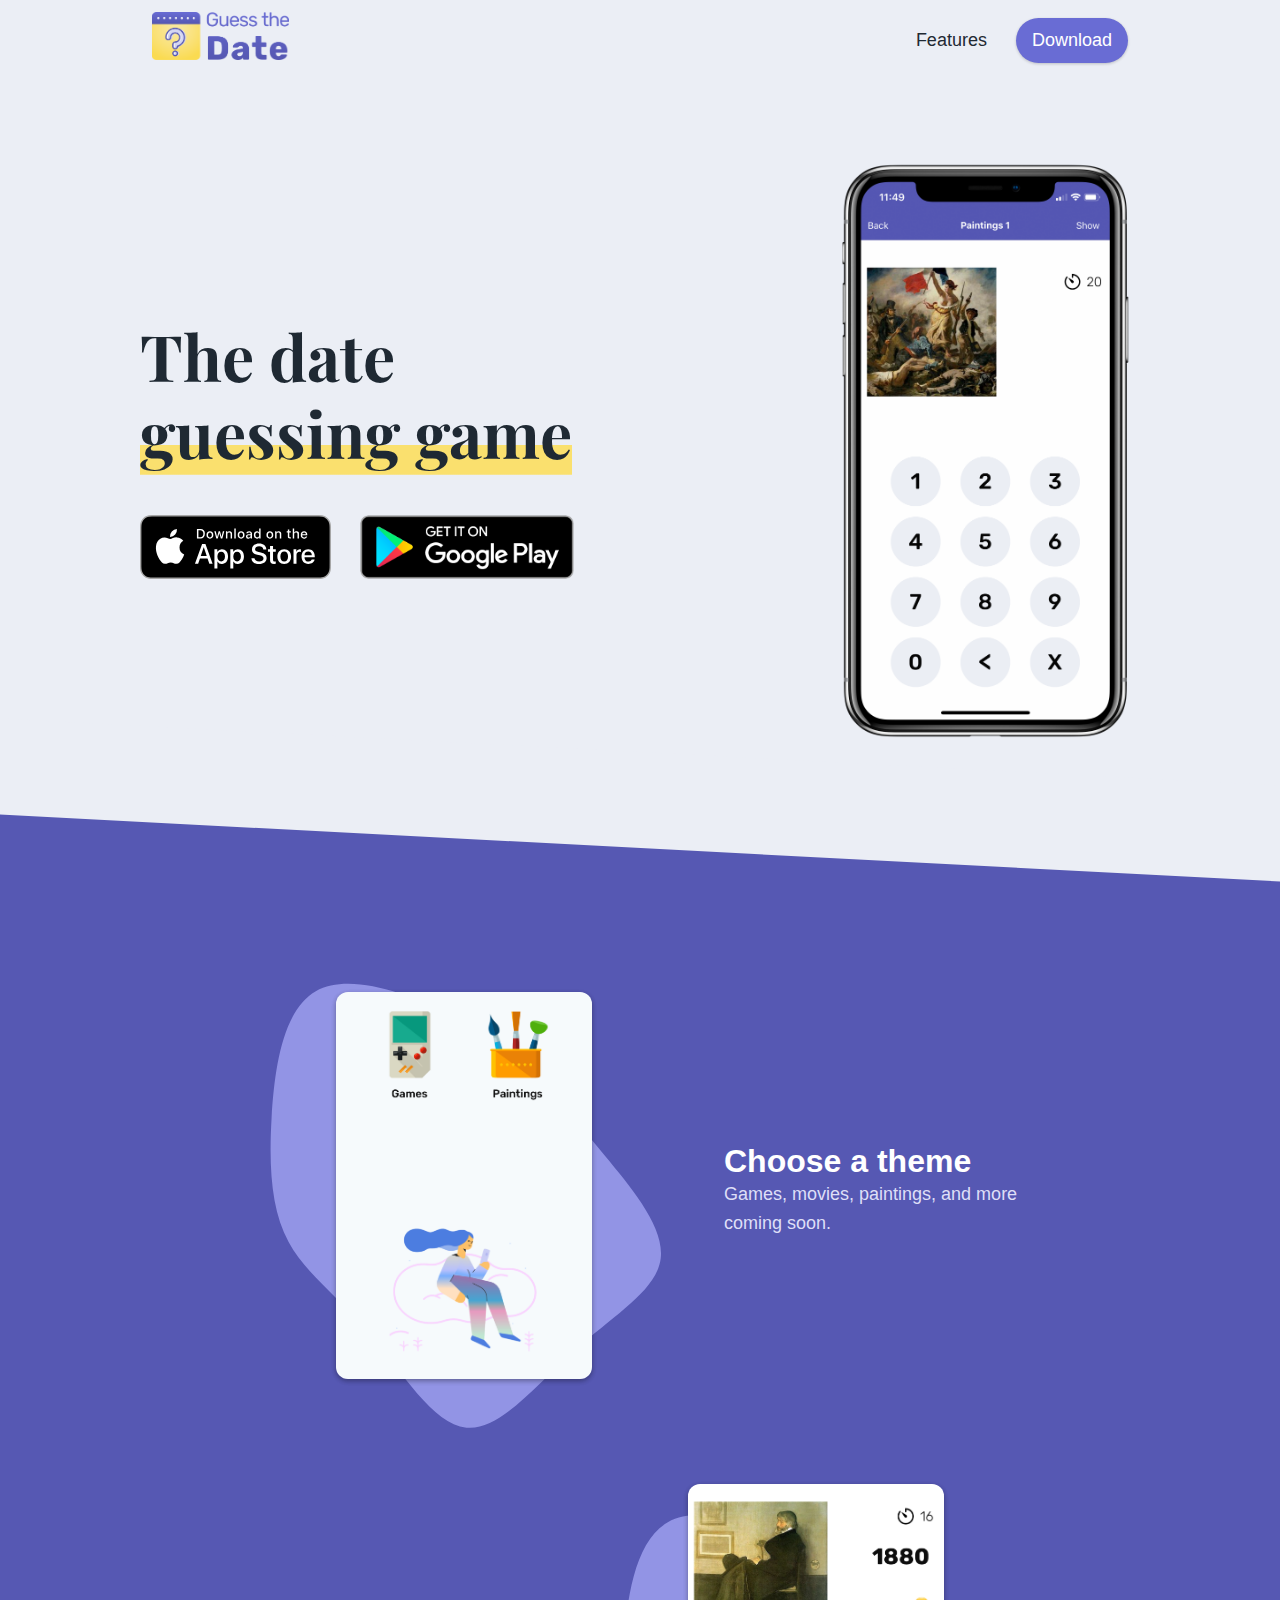
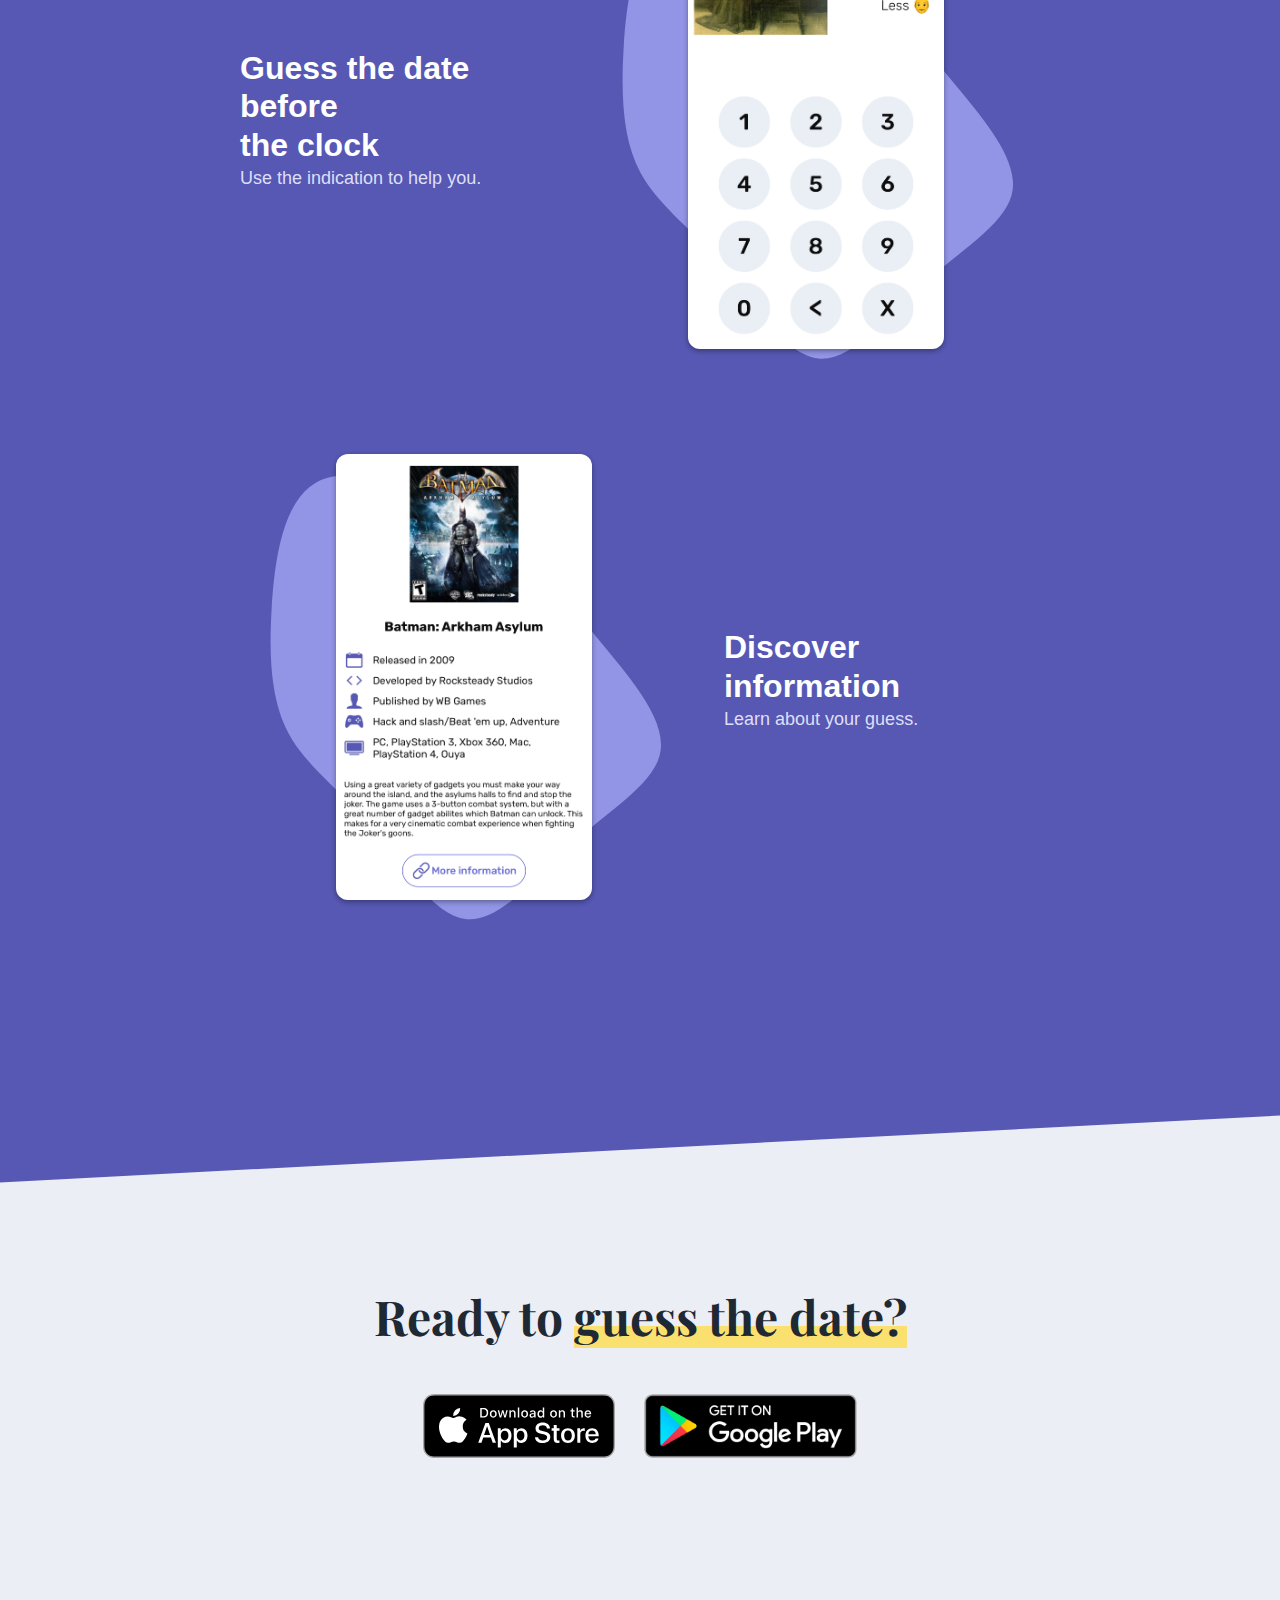
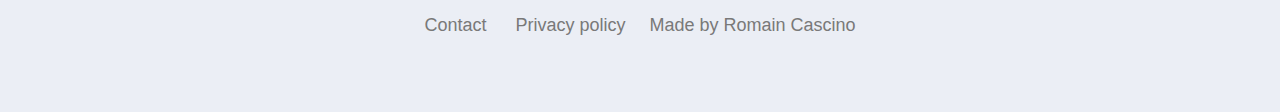
==== index.html @ 90a97604 "Add highlight to last text block" ====
<!DOCTYPE html>
<html>
<head>
  <meta charset="utf-8">
  <meta http-equiv="X-UA-Compatible" content="IE=edge">
  <title>Guess the Date</title>
  <meta name="viewport" content="width=device-width, initial-scale=1">
  <link rel="stylesheet" type="text/css" media="screen" href="normalize.css">
  <link rel="stylesheet" type="text/css" media="screen" href="main.css">
  <link href="https://fonts.googleapis.com/css?family=Playfair+Display:400,700"rel="stylesheet">
</head>
<body>
  <nav class="navbar">
    <div class="navbar-content">
      <a href="index.html">
        <img class="logo" src="./assets/logo.png" alt="Guess the date logo">
      </a>
      <div>
        <a class="nav-item" href="#features">Features</a>
        <a class="nav-item" href="#download">
          <button class="btn-download">
            Download
          </button>
        </a>
      </div>
    </div>
  </nav>
  <div class="hero">
    <div class="hero-content">
      <div class="title-container">
        <h1>The date <br> <span class="highlight">guessing game</span></h1>
        <div class="badges">
          <a href="">
            <img class="badge apple" src="./assets/app-store-badge.svg" alt="App store badge">
          </a>
          <a href="">
            <img class="badge" src="./assets/google-play-badge.png" alt="Google play badge">
          </a>
        </div>
      </div>
      <img class="iphone" src="./assets/iPhone-X.png" alt="iPhone X Mockup">
    </div>
  </div>
  <div id="features">
    <div class="features-break grey"></div>
    <div class="feature">
      <div class="feature-image-container">
        <img class="feature-image" src="./assets/theme.png" alt="">
      </div>
      <div class="feature-text">
        <div class="feature-headline">Choose a theme</div>
        <div class="feature-sub-headline">Games, movies, paintings, and more coming soon.</div>
      </div>
    </div>
    <div class="feature left">
      <div class="feature-text left">
          <div class="feature-headline">Guess the date before <br> the clock</div>
          <div class="feature-sub-headline">Use the indication to help you.</div>
      </div>
      <div class="feature-image-container">
        <img class="feature-image" src="./assets/guess.png" alt="">
      </div>
    </div>
    <div class="feature">
      <div class="feature-image-container">
        <img class="feature-image" src="./assets/element.png" alt="">
      </div>
      <div class="feature-text">
          <div class="feature-headline">Discover information</div>
          <div class="feature-sub-headline">Learn about your guess.</div>
      </div>
    </div>
    <div class="features-break"></div>
  </div>
  <div id="download">
    <h2>Ready to <span class="highlight">guess the date?</span></h2>
    <div class="badges">
      <a href="" class="badge-link">
        <img class="badge apple" src="./assets/app-store-badge.svg" alt="App store badge">
      </a>
      <a href="">
        <img class="badge" src="./assets/google-play-badge.png" alt="Google play badge">
      </a>
    </div>
  </div>
  <footer>
    <div>
      <a class="footer-item footer-link" href="mailto:contact@romaincascino.com">Contact</a>
      <a class="footer-item footer-link" href="privacy-policy.html">Privacy policy</a>
    </div>
    <div>
      <span class="footer-item">Made by <a class="footer-link" href="https://github.com/RomainCscn" target="_blank">Romain Cascino</a></span>
    </div>
  </footer>
</body>
</html>
---- main.css ----
/** GLOBAL STYLE **/

body {
  line-height: 1.6;
  font-size: 18px;
  color: #1F2933;
  font-family: -apple-system, BlinkMacSystemFont, "Segoe UI", Roboto, Helvetica, Arial, sans-serif, "Apple Color Emoji", "Segoe UI Emoji", "Segoe UI Symbol";
}

h1, h2 {
  line-height: 1.2;
  font-family: 'Playfair Display', serif;
}

a {
  text-decoration: none;
  color: #1F2933;
}

.badge {
  height: 64px;
  transition: transform 0.2s;
}

.badge.apple {
  margin-right: 24px;
}

.badge:hover {
  transform: translateY(-4px);
}

@media screen and (max-width: 506px) {
  .badges {
    display: flex;
    flex-direction: column;
    align-items: center;
  }

  .badge.apple {
    margin-right: 0;
  }
}

/** NAVBAR **/

.navbar {
  background-color: #EBEEF5;
}

.navbar-content {
  margin: 0 auto;
  display: flex;
  justify-content: space-between;
  align-items: center;
  padding: 12px;
  max-width: 1000px;
}

.logo {
  height: 48px;
  margin-left: 12px;
}

.nav-item {
  margin: 0 12px;
}

.btn-download {
  background-color: #696CD4;
  color: white;
  padding: 12px 16px;
  border-radius: 32px;
  transition: all 0.2s;
  cursor: pointer;
  border: none;
  box-shadow: 0 1px 3px hsla(0, 0%, 0%, 0.2);
}

.btn-download:hover {
  transform: translateY(-2px);
  box-shadow: 0 2px 5px rgba(0,0,0,.12), 0 2px 5px rgba(0,0,0,.24);
}

@media screen and (max-width: 1024px) {
  .navbar-content {
    padding: 12px 36px;
  }
}

@media screen and (max-width: 500px) {
  .navbar-content {
    justify-content: center;
  }

  .nav-item {
    display: none;
  }
}

/** HERO **/

.hero {
  background: #EBEEF5;
  padding: 72px 0 48px;
}

.hero-content {
  display: flex;
  flex-direction: row;
  justify-content: space-between;
  align-items: center;
  max-width: 1000px;
  margin: 0 auto;
}

h1 {
  margin-top: 0;
  font-size: 64px;
}

.highlight {
  background-image: linear-gradient(120deg,#FAE06E,#FAE06E);
  background-repeat: no-repeat;
  background-size: 100% 35%;
  background-position: 0 100%;
}

.iphone {
  height: 600px;
}

@media screen and (max-width: 1024px) {
  .hero-content {
    padding: 12px 36px;
  }
}

@media screen and (max-width: 860px) {
  h1 {
    font-size: 48px;
  }
}

@media screen and (max-width: 768px) {
  .hero {
    padding-top: 24px;
  }

  .hero-content {
    flex-direction: column-reverse;
    align-items: center;
  }

  h1 {
    text-align: center;
    margin-bottom: 48px;
  }

  .iphone {
    margin-bottom: 72px;
  }
}

@media screen and (max-width: 500px) {
  
}

/** FEATURES **/

#features {
  padding: 48px 0 0;
  margin: -1px auto;
  color: white;
  background: #5658B3;
}

.feature {
  display: flex;
  flex-direction: row;
  justify-content: flex-start;
  align-items: center;
  max-width: 800px;
  margin: 0 auto;
}

.feature-text {
  margin-left: 36px;
}

.feature-text.left {
  margin-left: 0;
  margin-right: 24px;
}

.feature-headline {
  font-size: 32px;
  font-weight: 700;
  line-height: 1.2;
}

.feature-sub-headline {
  font-size: 18px;
  color: #dedff7;
}

.feature-image-container {
  padding: 48px 96px;
  background-image: url('./assets/blobs/blob1.svg');
  background-position: center;
  background-repeat: no-repeat;
}

.feature-image {
  width: 256px;
  box-shadow: 0 2px 5px rgba(0,0,0,.12), 0 2px 5px rgba(0,0,0,.24);
  border-radius: 12px;
}

.features-break {
  margin: 64px 0 -64px;
  height: 128px;
  background-color: #5658B3;
  transform: skewY(-3deg);
}

.features-break.grey {
  margin: -96px 0 96px;
  height: 96px;
  background-color: #EBEEF5;
  transform: skewY(3deg);
}

@media screen and (max-width: 920px) {
  .feature {
    justify-content: center;
    padding: 0 6px;
  }

  .feature-image-container {
    padding: 24px 48px;
    background-size: 150%;
  }
  
  .feature-image {
    width: 196px;
  }

  .features-break {
    margin-top: 0;
  }
}

@media screen and (max-width: 767px) {
  .feature {
    margin: 72px 0 0;
    flex-direction: column-reverse;
    align-items: center;
    text-align: center;
  }

  .feature.left {
    flex-direction: column;
  }

  .feature-text {
    margin-left: 0;
  }

  .feature-text.left {
    margin-right: 0;
  }

  .feature-headline {
    font-size: 24px;
  }
}

/** DOWNLOAD **/

#download {
  display: flex;
  flex-direction: column;
  align-items: center;
  padding: 164px 0 72px;
  background-color: #EBEEF5;
}

h2 {
  text-align: center;
  font-size: 48px;
  margin-bottom: 48px;
}

/** FOOTER **/

footer {
  padding: 72px 6px;
  background-color: #EBEEF5;
  display: flex;
  flex-wrap: wrap;
  justify-content: center;
}

.footer-item {
  margin: 12px;
  color: rgb(121, 121, 121);
}

.footer-link {
  color: rgb(121, 121, 121);
}

.footer-link:hover {
  text-decoration: underline;
}
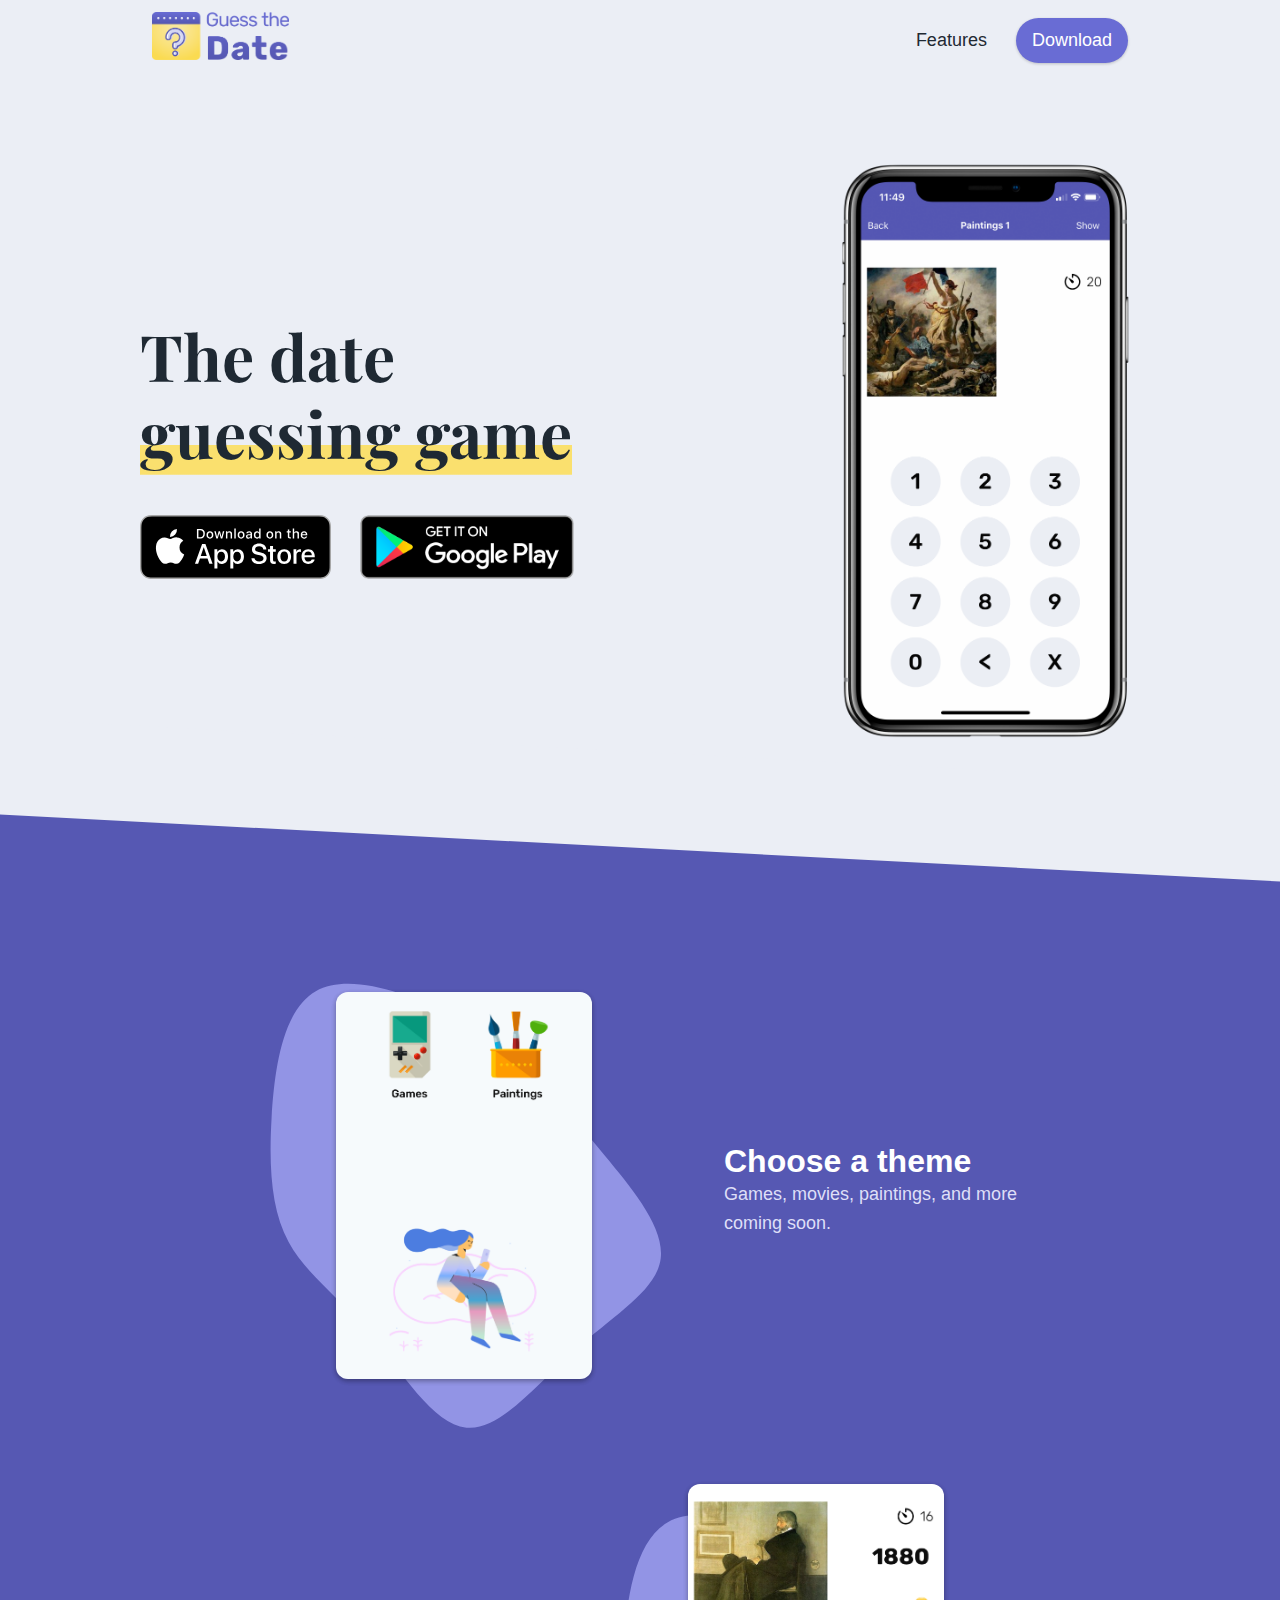
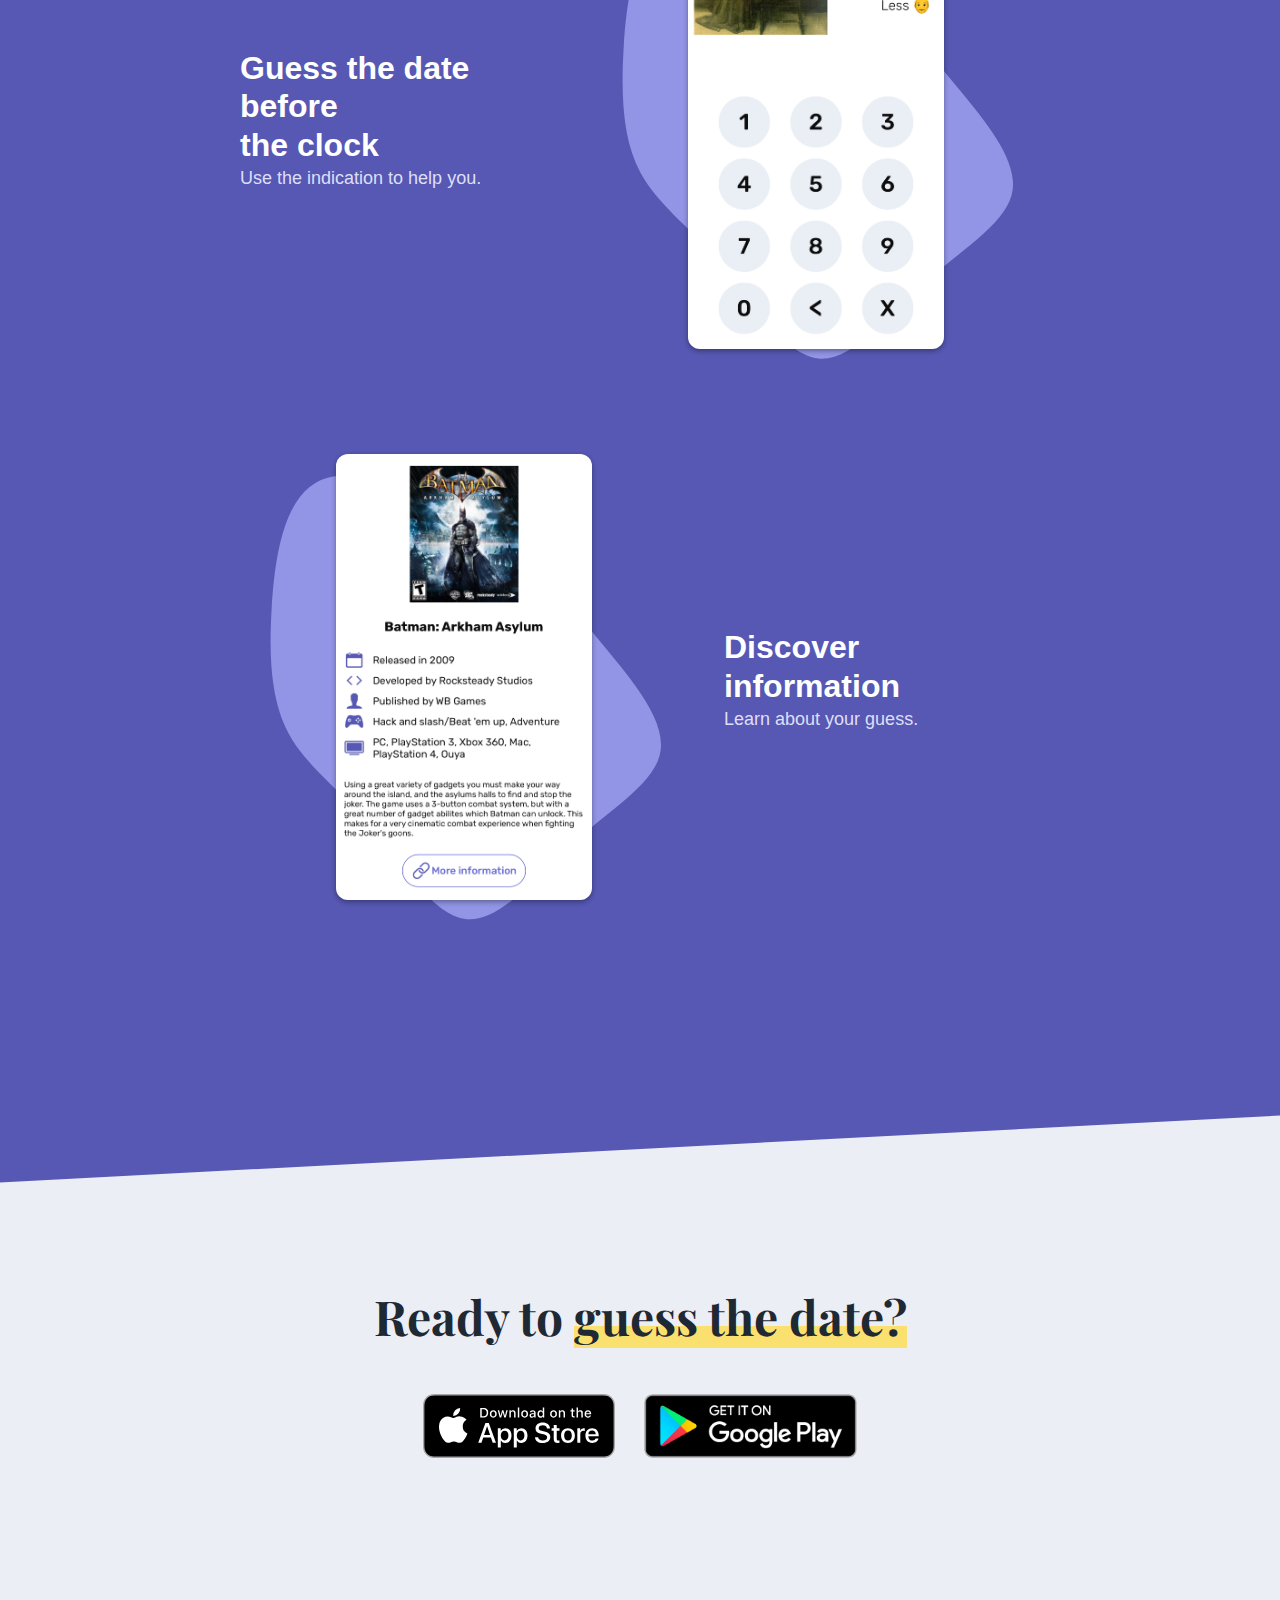
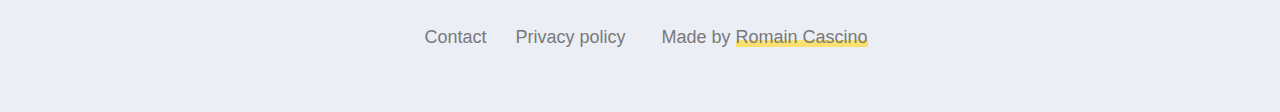
==== commit 9cf8286d: "Improve footer, increase margin between items" ====
--- a/index.html
+++ b/index.html
@@ -16,8 +16,8 @@
         <img class="logo" src="./assets/logo.png" alt="Guess the date logo">
       </a>
       <div>
-        <a class="nav-item" href="#features">Features</a>
-        <a class="nav-item" href="#download">
+        <a class="nav-item" href="./index.html#features">Features</a>
+        <a class="nav-item" href="./index.html#download">
           <button class="btn-download">
             Download
           </button>
@@ -84,12 +84,12 @@
     </div>
   </div>
   <footer>
-    <div>
+    <div class="footer-item">
       <a class="footer-item footer-link" href="mailto:contact@romaincascino.com">Contact</a>
       <a class="footer-item footer-link" href="privacy-policy.html">Privacy policy</a>
     </div>
-    <div>
-      <span class="footer-item">Made by <a class="footer-link" href="https://github.com/RomainCscn" target="_blank">Romain Cascino</a></span>
+    <div class="footer-item">
+      <span>Made by <a class="footer-link highlight" href="https://github.com/RomainCscn" target="_blank">Romain Cascino</a></span>
     </div>
   </footer>
 </body>
--- a/main.css
+++ b/main.css
@@ -162,8 +162,10 @@
   }
 }
 
-@media screen and (max-width: 500px) {
-  
+@media screen and (max-width: 398px) {
+  h1 {
+    font-size: 36px;
+  }
 }
 
 /** FEATURES **/
@@ -282,7 +284,7 @@
   display: flex;
   flex-direction: column;
   align-items: center;
-  padding: 164px 0 72px;
+  padding: 164px 12px 72px;
   background-color: #EBEEF5;
 }
 
@@ -290,15 +292,21 @@
   text-align: center;
   font-size: 48px;
   margin-bottom: 48px;
+  padding: 0 6px;
+}
+
+@media screen and (max-width: 398px) {
+  h2 {
+    font-size: 36px;
+  }
 }
 
 /** FOOTER **/
 
 footer {
-  padding: 72px 6px;
-  background-color: #EBEEF5;
-  display: flex;
-  flex-wrap: wrap;
+  padding: 72px 6px 48px;
+  background-color: #EBEEF5;
+  display: flex;
   justify-content: center;
 }
 
@@ -313,4 +321,24 @@
 
 .footer-link:hover {
   text-decoration: underline;
+}
+
+@media screen and (max-width: 480px) {
+  footer {
+    flex-direction: column;
+    align-items: center;
+  }
+}
+
+/** PRIVACY POLICY **/
+
+.privacy-policy {
+  background-color: #EBEEF5;
+}
+
+.privacy-policy > div {
+  padding: 72px 12px;
+  margin: 0 auto;
+  max-width: 800px;
+  min-height: calc(100vh - 80px - 172px - 144px);
 }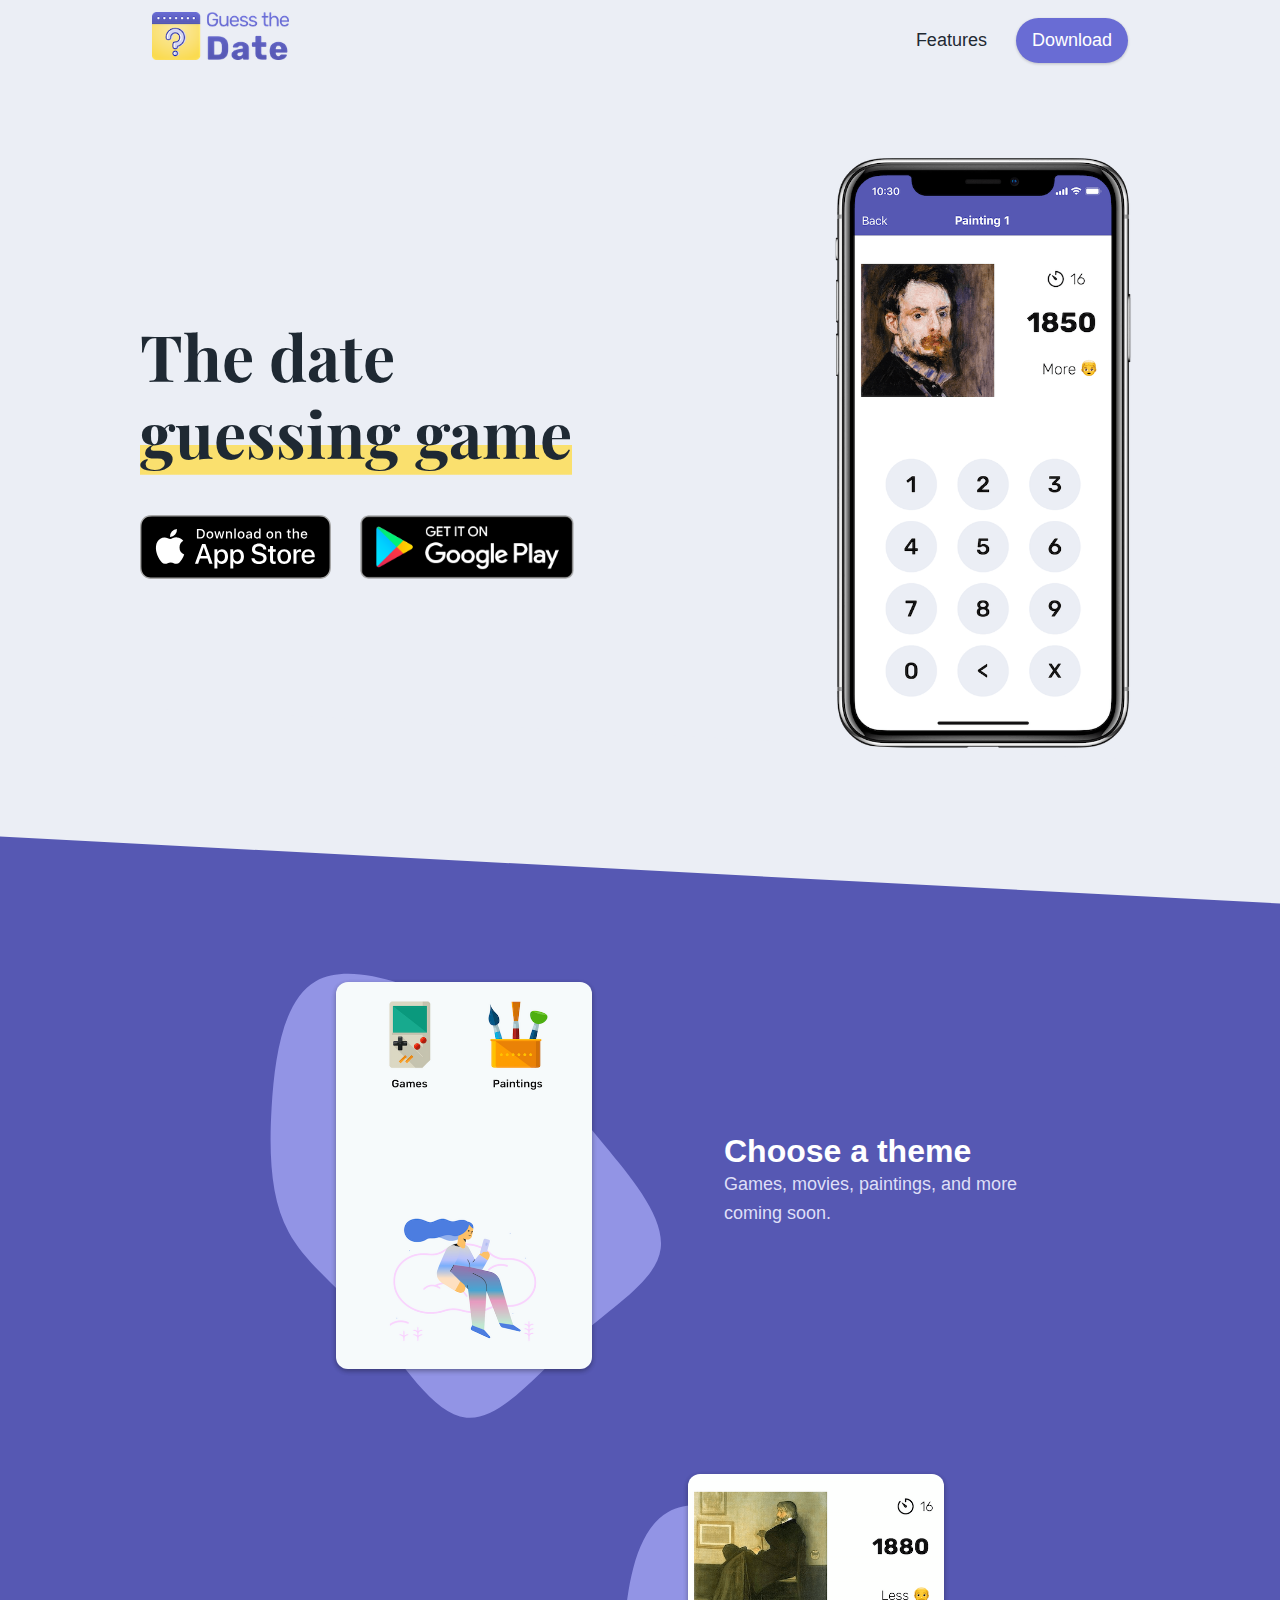
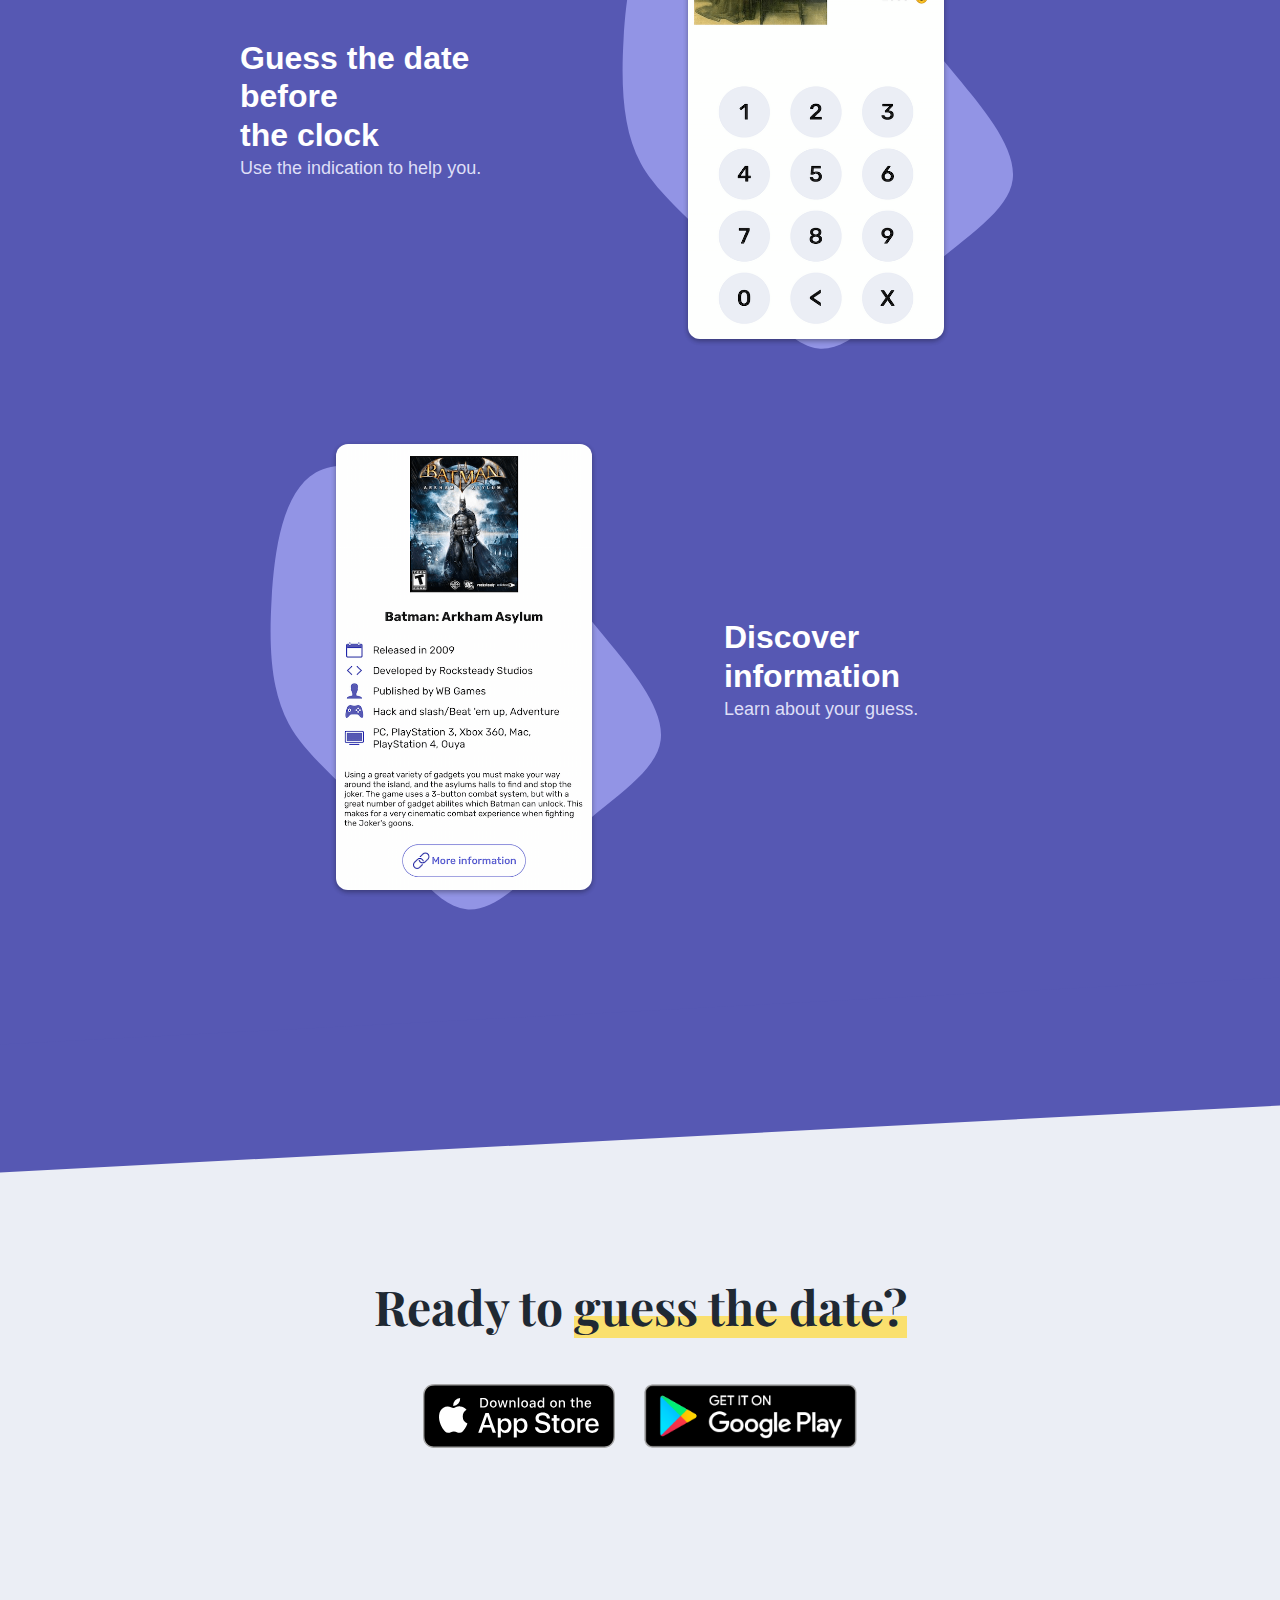
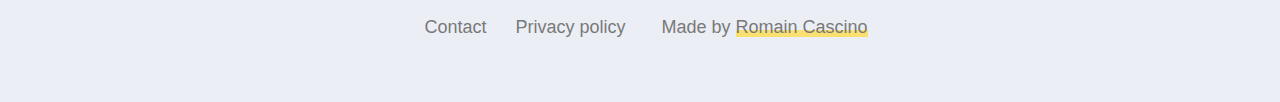
==== commit 8b9c676d: "Add links to google play store" ====
--- a/index.html
+++ b/index.html
@@ -33,7 +33,7 @@
           <a href="">
             <img class="badge apple" src="./assets/app-store-badge.svg" alt="App store badge">
           </a>
-          <a href="">
+          <a href="https://play.google.com/store/apps/details?id=com.guessthedate">
             <img class="badge" src="./assets/google-play-badge.png" alt="Google play badge">
           </a>
         </div>
@@ -78,7 +78,7 @@
       <a href="" class="badge-link">
         <img class="badge apple" src="./assets/app-store-badge.svg" alt="App store badge">
       </a>
-      <a href="">
+      <a href="https://play.google.com/store/apps/details?id=com.guessthedate">
         <img class="badge" src="./assets/google-play-badge.png" alt="Google play badge">
       </a>
     </div>
--- a/main.css
+++ b/main.css
@@ -227,8 +227,8 @@
 }
 
 .features-break.grey {
-  margin: -96px 0 96px;
-  height: 96px;
+  margin: -114px 0 64px;
+  height: 136px;
   background-color: #EBEEF5;
   transform: skewY(3deg);
 }
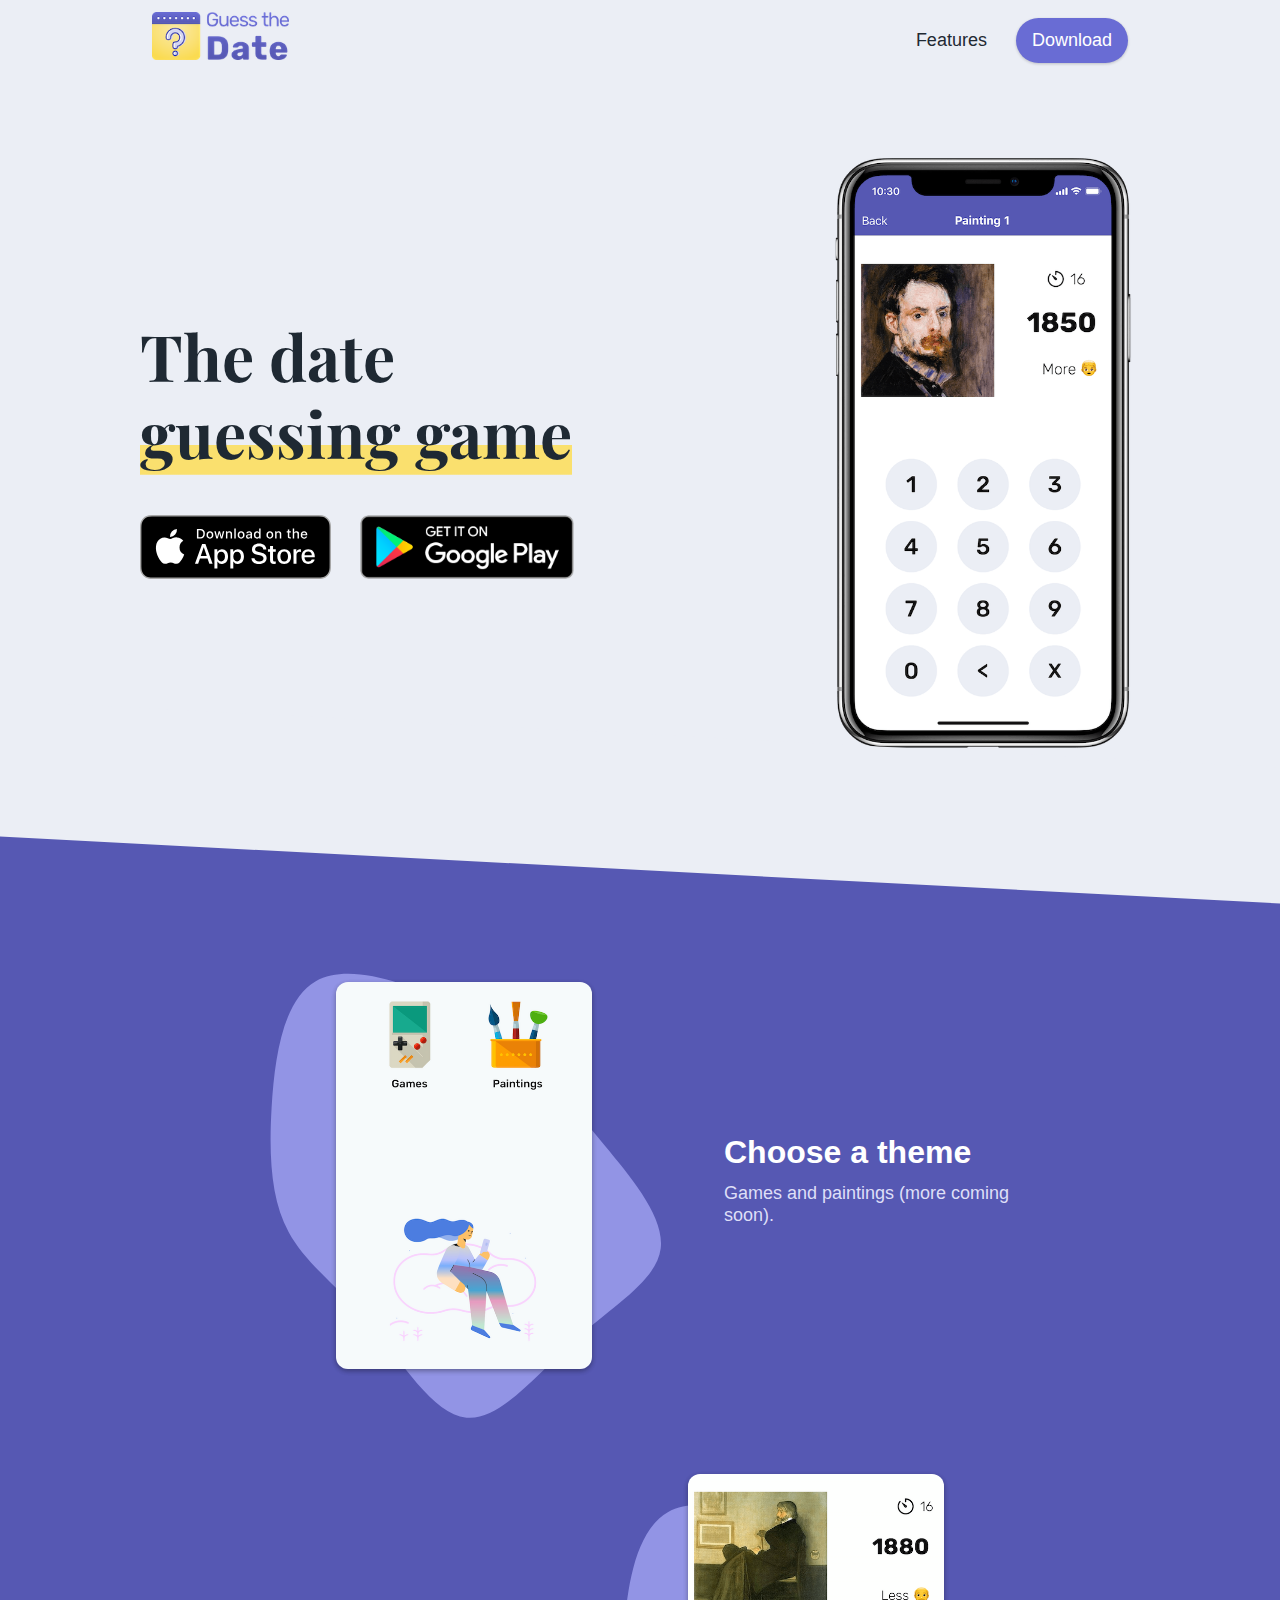
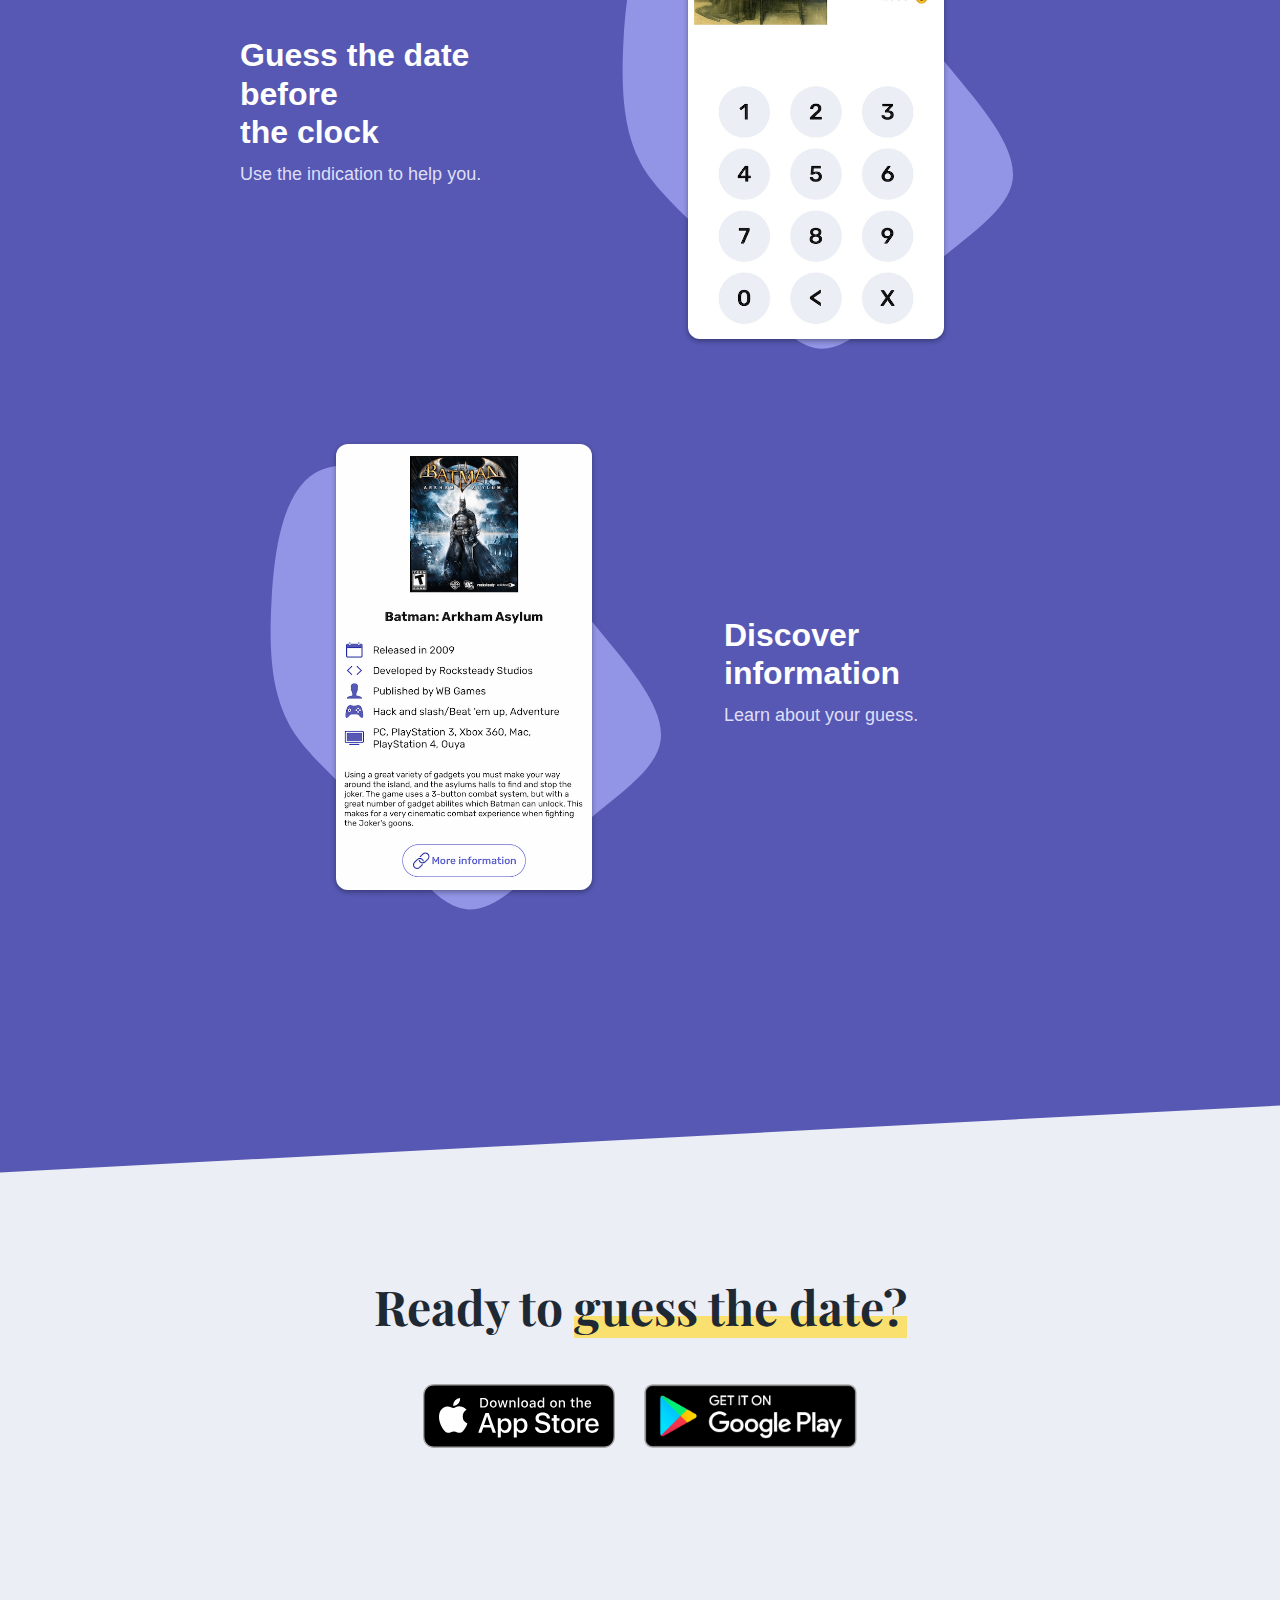
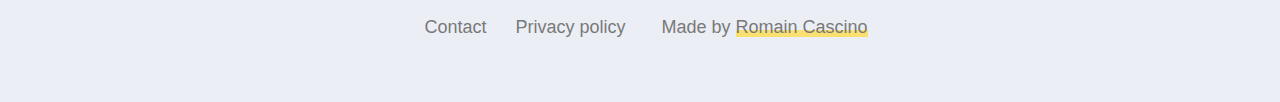
==== commit d635cc67: "Fix line-height for subheadline, fix themes" ====
--- a/index.html
+++ b/index.html
@@ -49,7 +49,7 @@
       </div>
       <div class="feature-text">
         <div class="feature-headline">Choose a theme</div>
-        <div class="feature-sub-headline">Games, movies, paintings, and more coming soon.</div>
+        <div class="feature-sub-headline">Games and paintings (more coming soon).</div>
       </div>
     </div>
     <div class="feature left">
--- a/main.css
+++ b/main.css
@@ -142,7 +142,7 @@
   }
 }
 
-@media screen and (max-width: 768px) {
+@media screen and (max-width: 767px) {
   .hero {
     padding-top: 24px;
   }
@@ -199,10 +199,12 @@
   font-size: 32px;
   font-weight: 700;
   line-height: 1.2;
+  margin-bottom: 12px;
 }
 
 .feature-sub-headline {
   font-size: 18px;
+  line-height: 1.2;
   color: #dedff7;
 }
 
@@ -276,6 +278,10 @@
   .feature-headline {
     font-size: 24px;
   }
+
+  .features-break.grey {
+    margin: -78px 0 64px;
+  }
 }
 
 /** DOWNLOAD **/
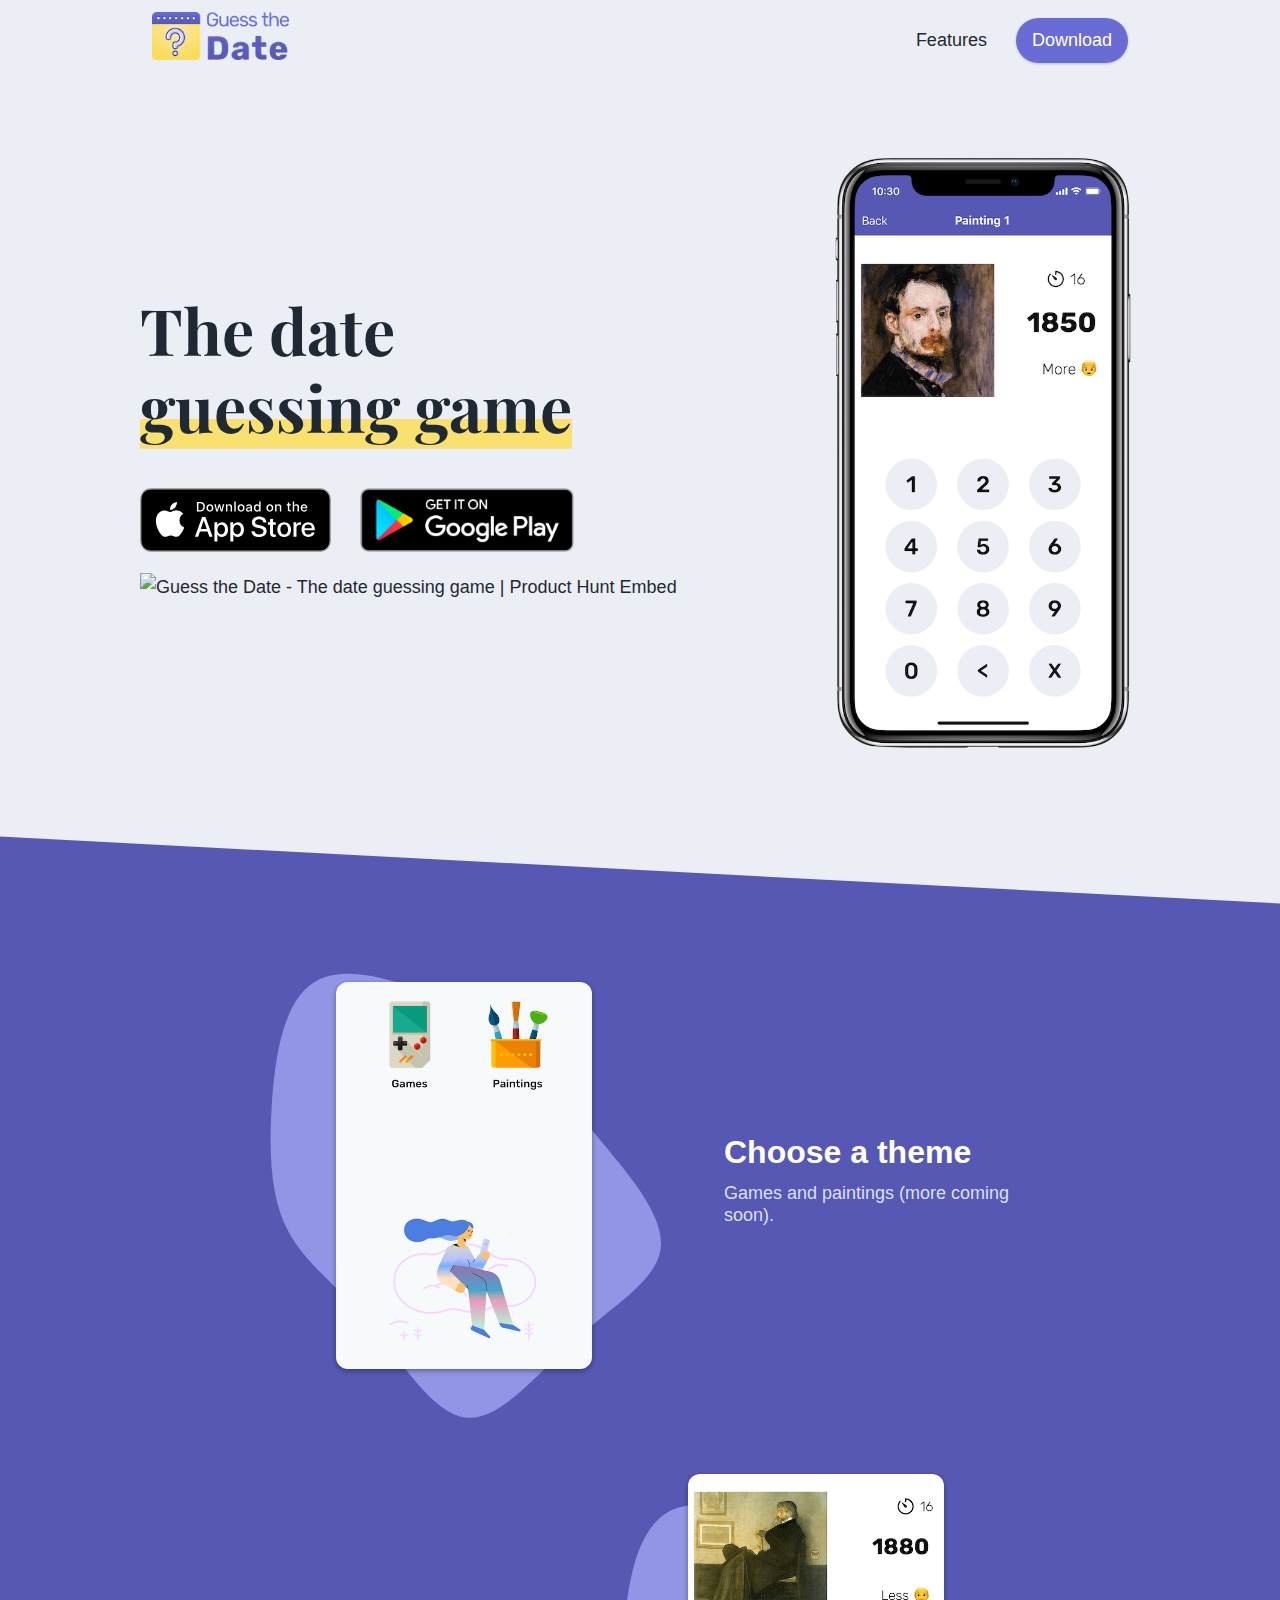
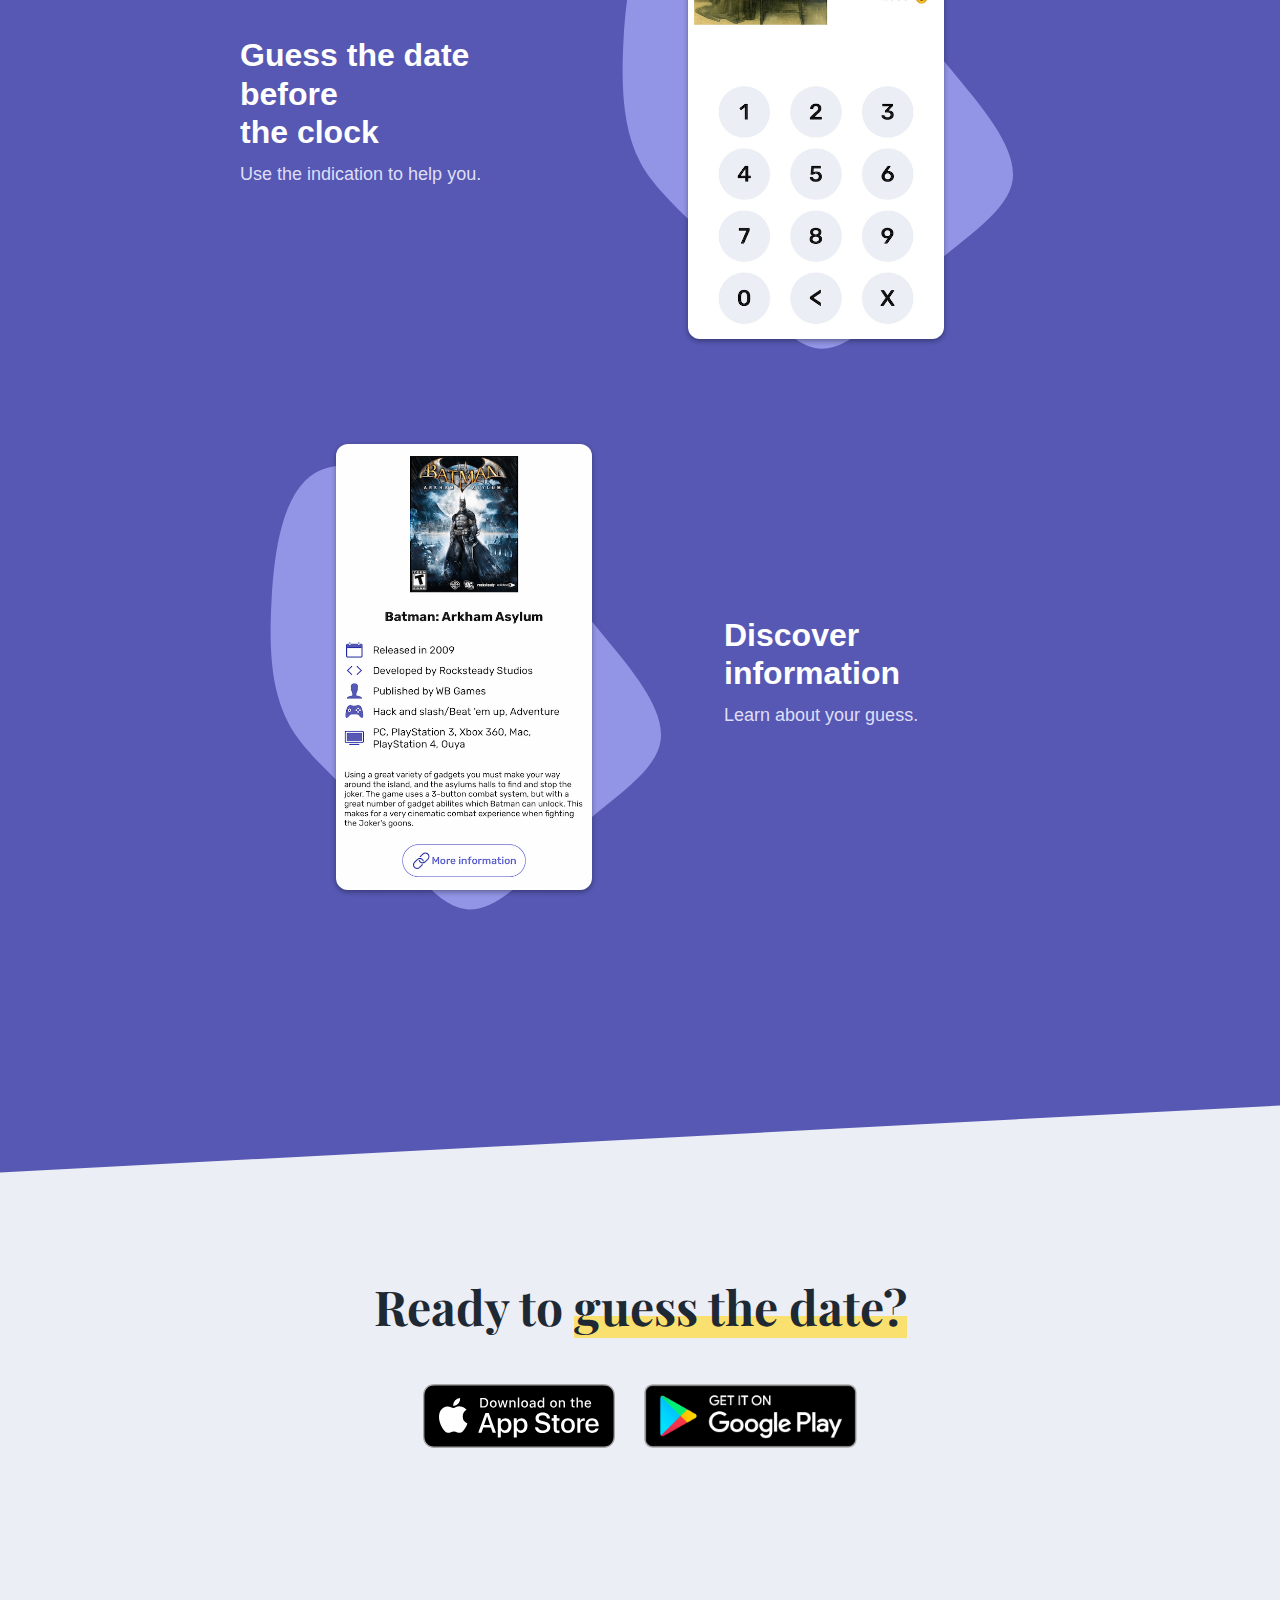
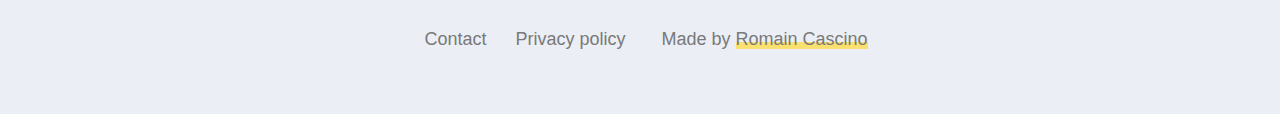
==== commit b5bdf926: "Update site with product hunt badge" ====
--- a/index.html
+++ b/index.html
@@ -30,11 +30,14 @@
       <div class="title-container">
         <h1>The date <br> <span class="highlight">guessing game</span></h1>
         <div class="badges">
-          <a href="">
+          <a href="https://itunes.apple.com/app/id1457537876">
             <img class="badge apple" src="./assets/app-store-badge.svg" alt="App store badge">
           </a>
           <a href="https://play.google.com/store/apps/details?id=com.guessthedate">
             <img class="badge" src="./assets/google-play-badge.png" alt="Google play badge">
+          </a>
+          <a href="https://www.producthunt.com/posts/guess-the-date?utm_source=badge-featured&utm_medium=badge&utm_souce=badge-guess-the-date" target="_blank">
+            <img class="badge" src="https://api.producthunt.com/widgets/embed-image/v1/featured.svg?post_id=151115&theme=light" alt="Guess the Date - The date guessing game | Product Hunt Embed" style="width: 250px; height: 54px;" width="250px" height="54px" />
           </a>
         </div>
       </div>
@@ -75,7 +78,7 @@
   <div id="download">
     <h2>Ready to <span class="highlight">guess the date?</span></h2>
     <div class="badges">
-      <a href="" class="badge-link">
+      <a href="https://itunes.apple.com/app/id1457537876" class="badge-link">
         <img class="badge apple" src="./assets/app-store-badge.svg" alt="App store badge">
       </a>
       <a href="https://play.google.com/store/apps/details?id=com.guessthedate">
--- a/main.css
+++ b/main.css
@@ -20,6 +20,7 @@
 .badge {
   height: 64px;
   transition: transform 0.2s;
+  margin-bottom: 12px;
 }
 
 .badge.apple {
@@ -30,7 +31,15 @@
   transform: translateY(-4px);
 }
 
-@media screen and (max-width: 506px) {
+@media screen and (max-width: 768px) {
+  .badges {
+    display: flex;
+    justify-content: center;
+    flex-wrap: wrap;
+  }
+}
+
+@media screen and (max-width: 525px) {
   .badges {
     display: flex;
     flex-direction: column;
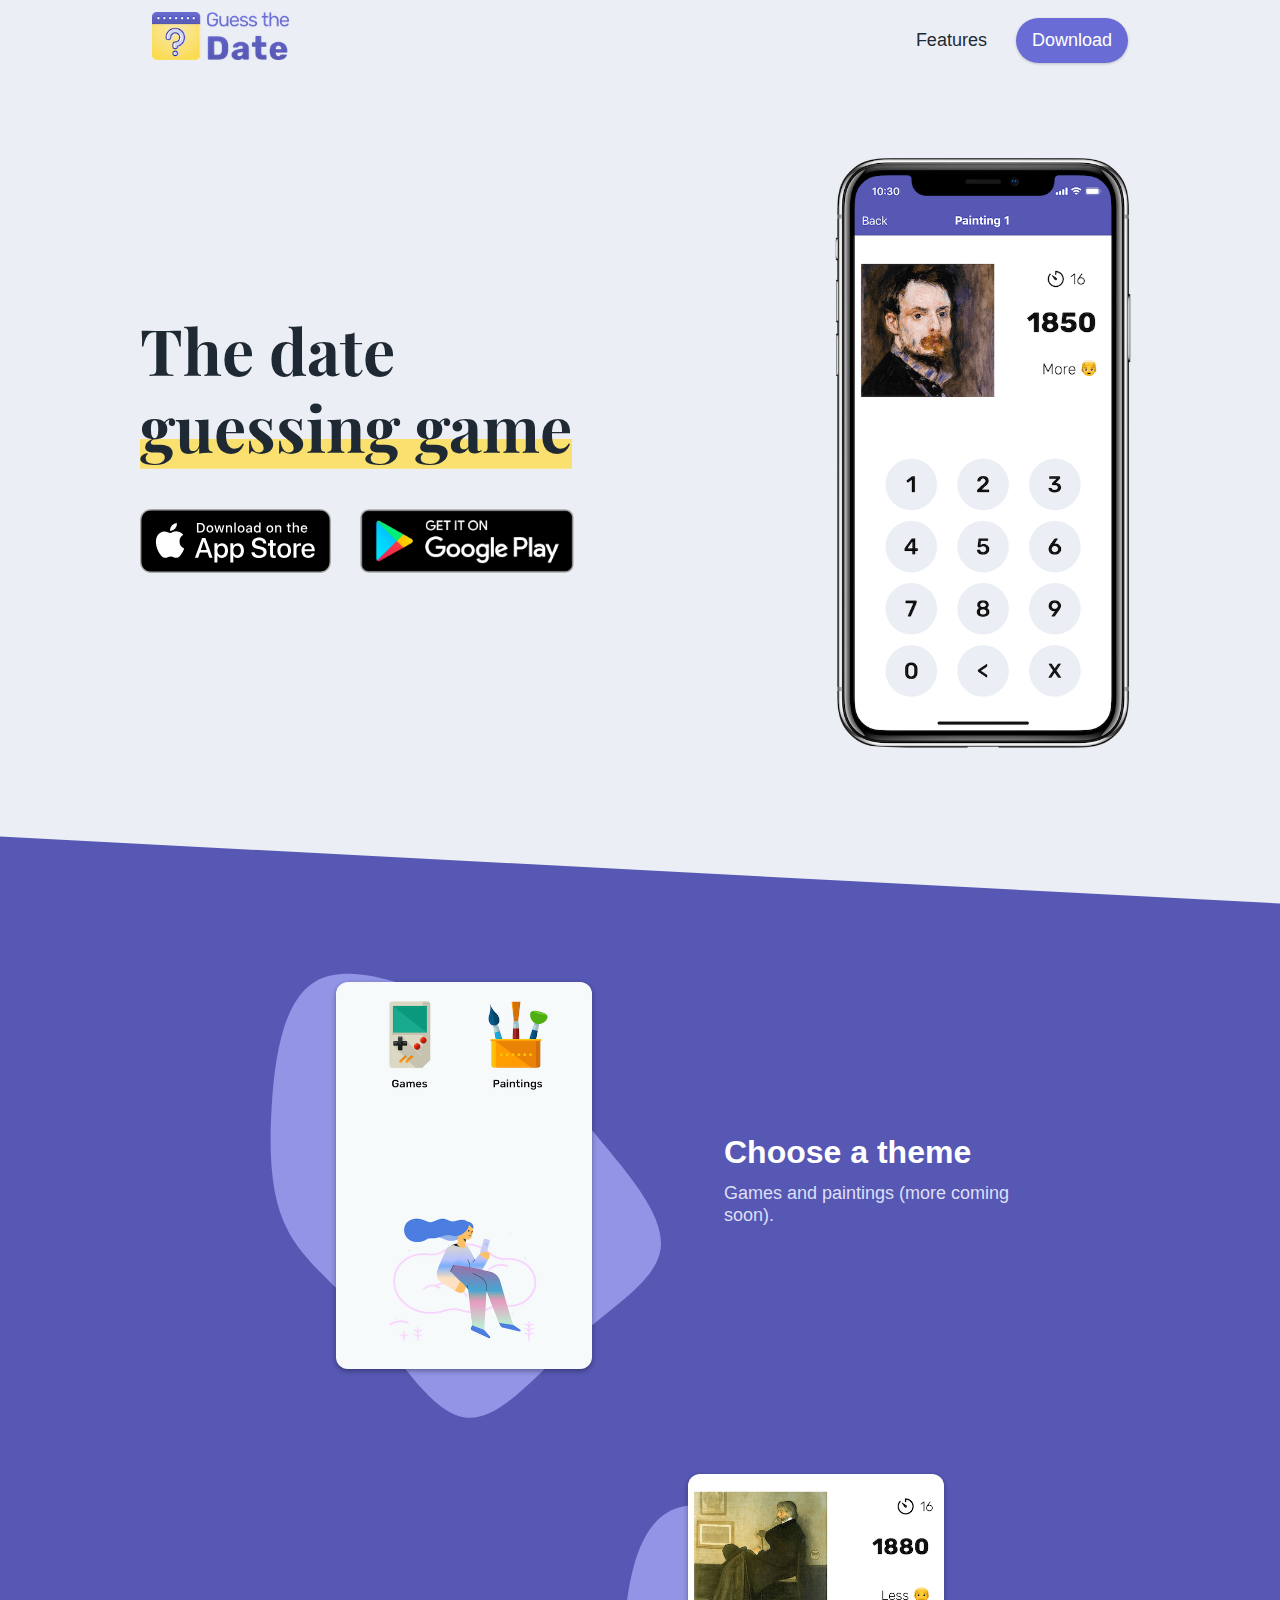
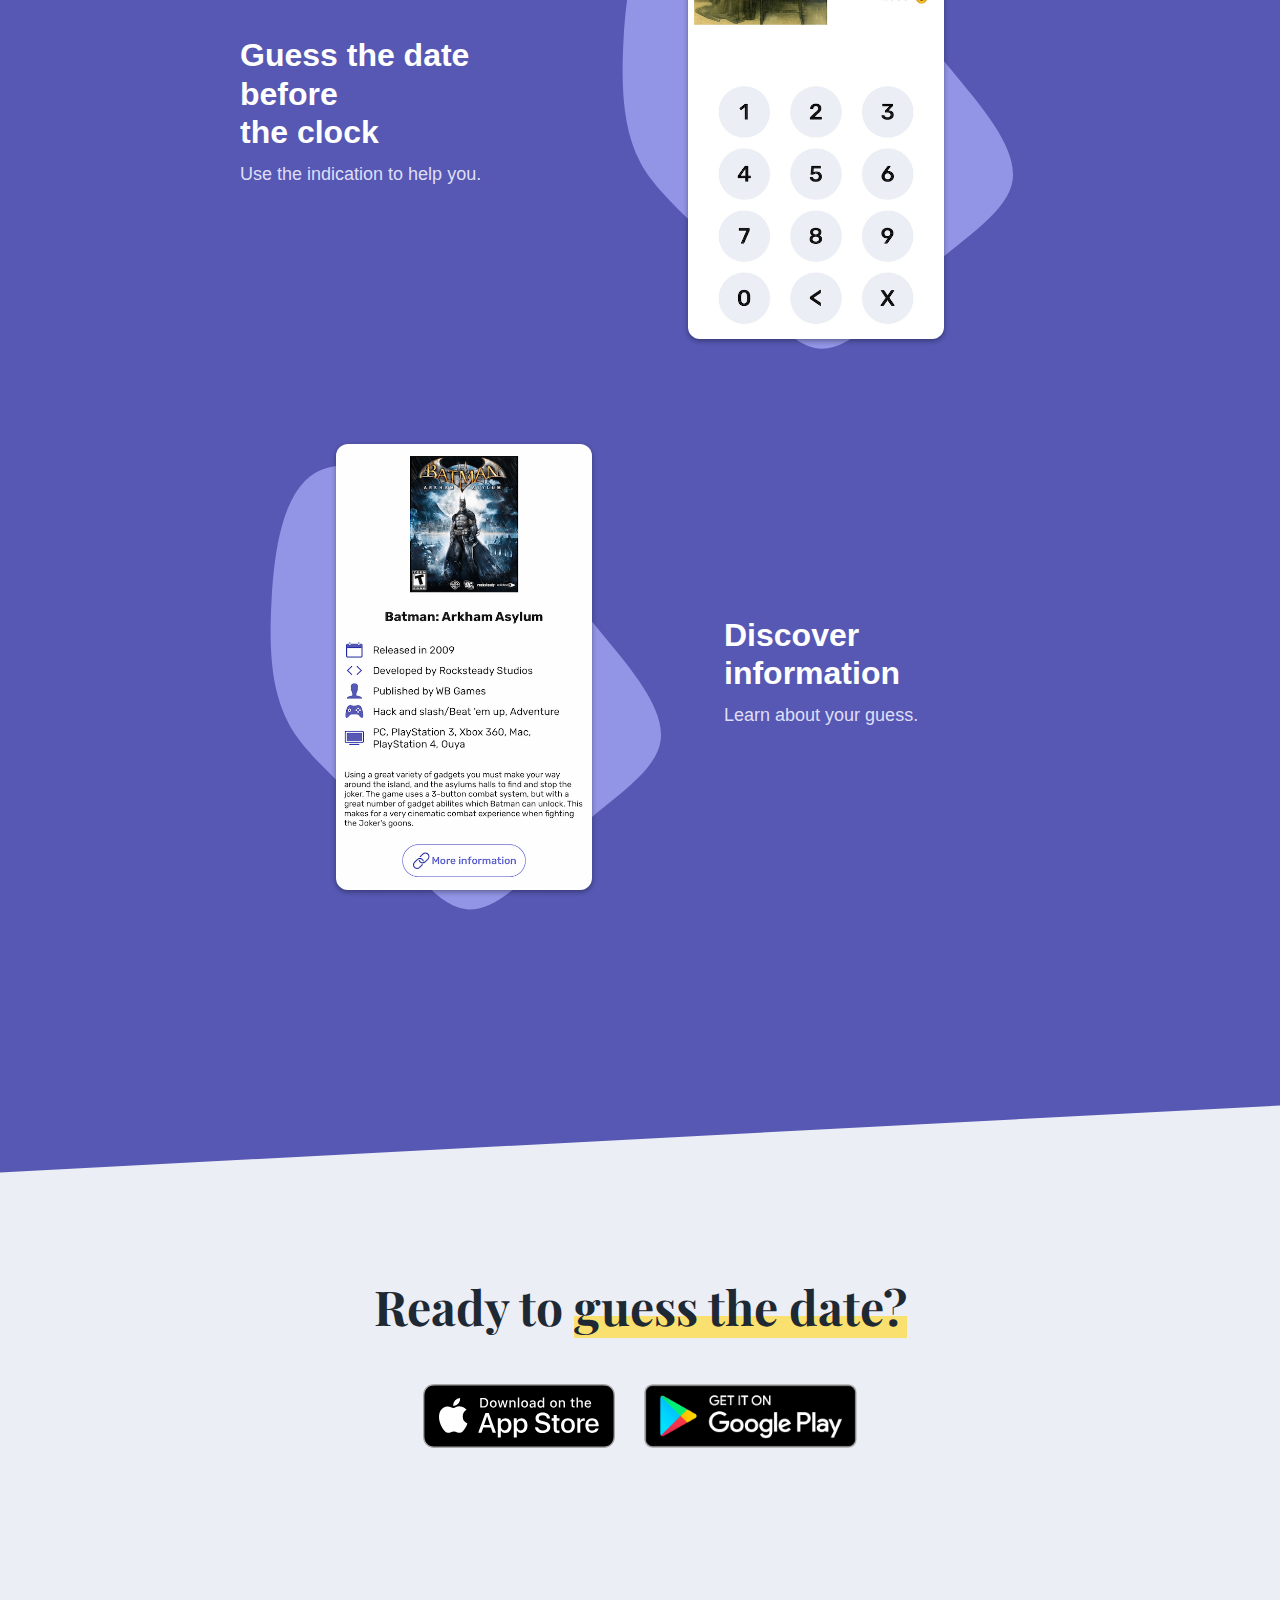
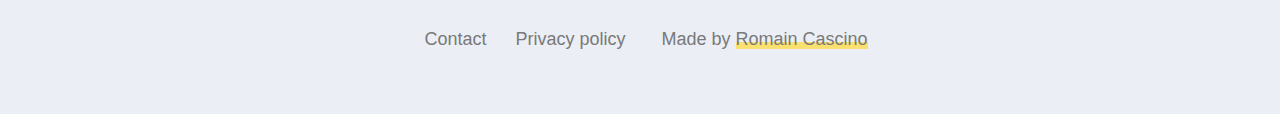
==== commit 966eeac5: "Remove product hunt link" ====
--- a/index.html
+++ b/index.html
@@ -35,9 +35,6 @@
           </a>
           <a href="https://play.google.com/store/apps/details?id=com.guessthedate">
             <img class="badge" src="./assets/google-play-badge.png" alt="Google play badge">
-          </a>
-          <a href="https://www.producthunt.com/posts/guess-the-date?utm_source=badge-featured&utm_medium=badge&utm_souce=badge-guess-the-date" target="_blank">
-            <img class="badge" src="https://api.producthunt.com/widgets/embed-image/v1/featured.svg?post_id=151115&theme=light" alt="Guess the Date - The date guessing game | Product Hunt Embed" style="width: 250px; height: 54px;" width="250px" height="54px" />
           </a>
         </div>
       </div>
